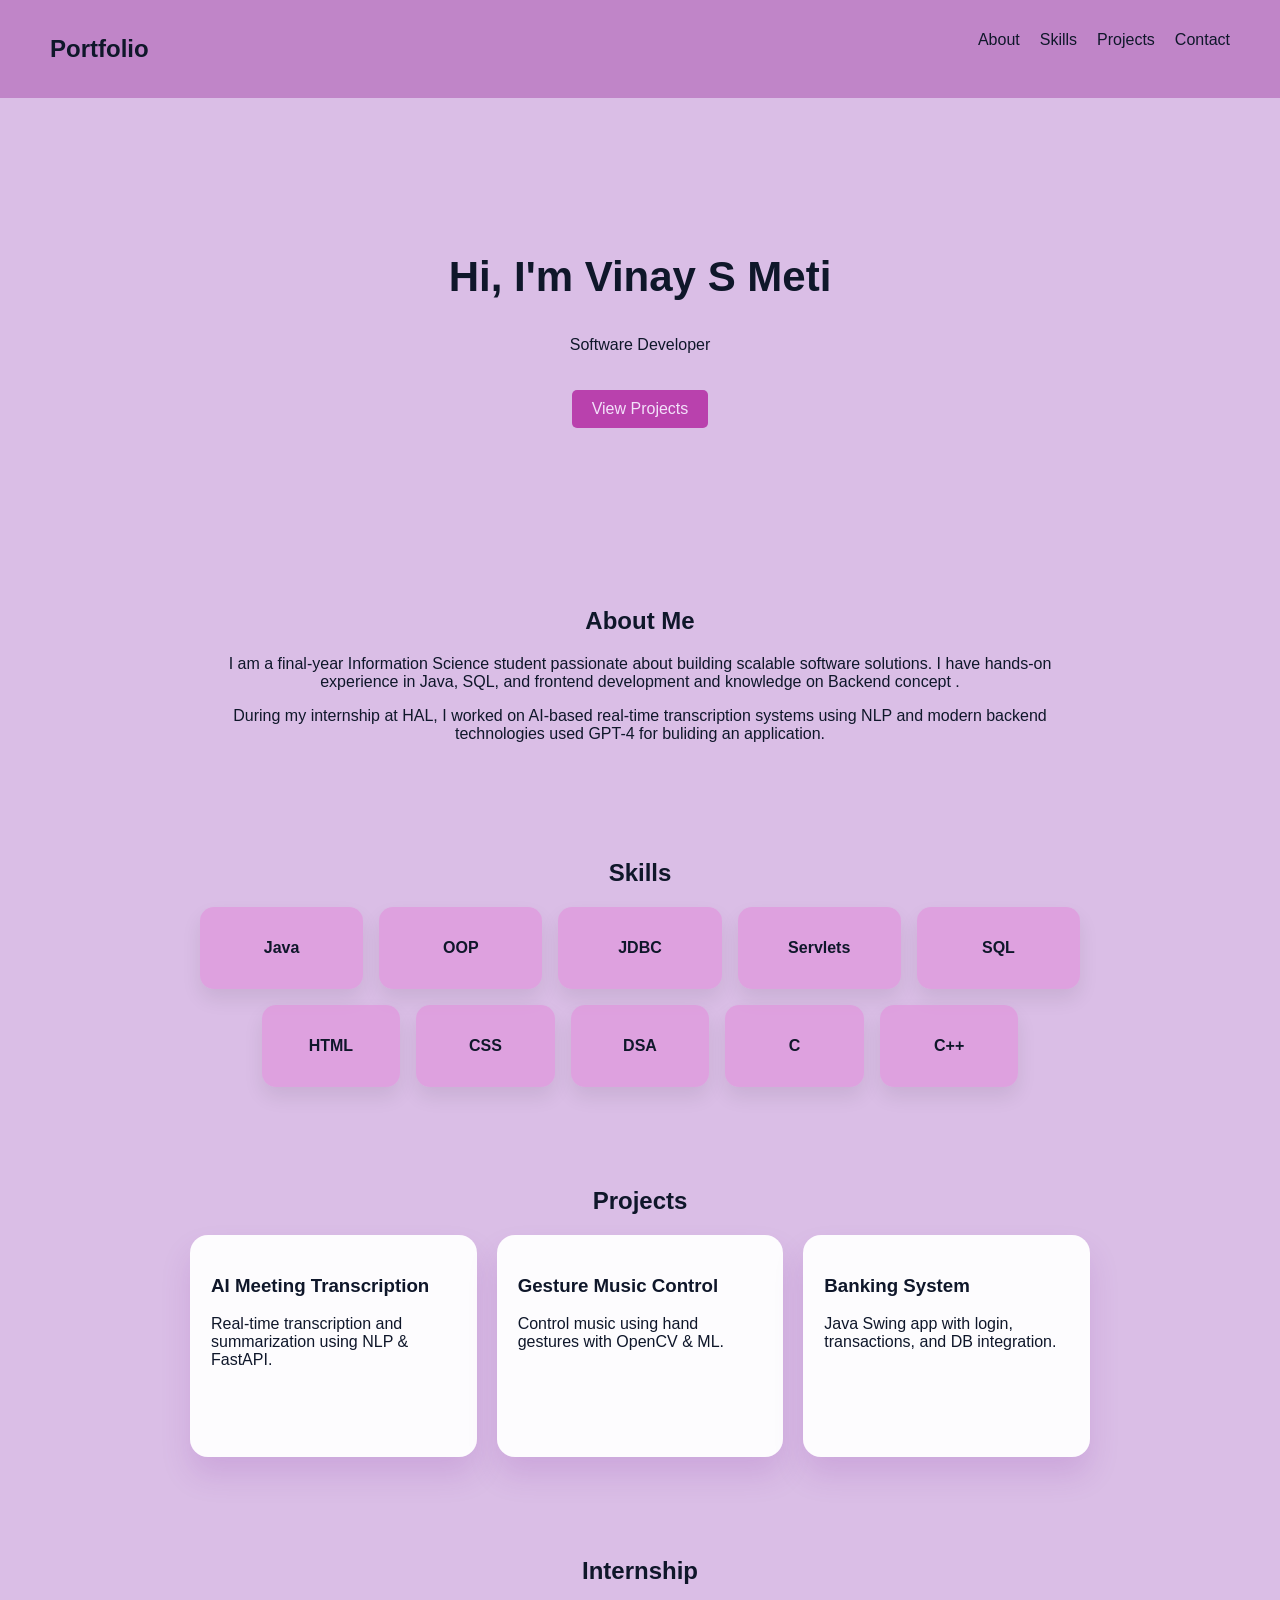
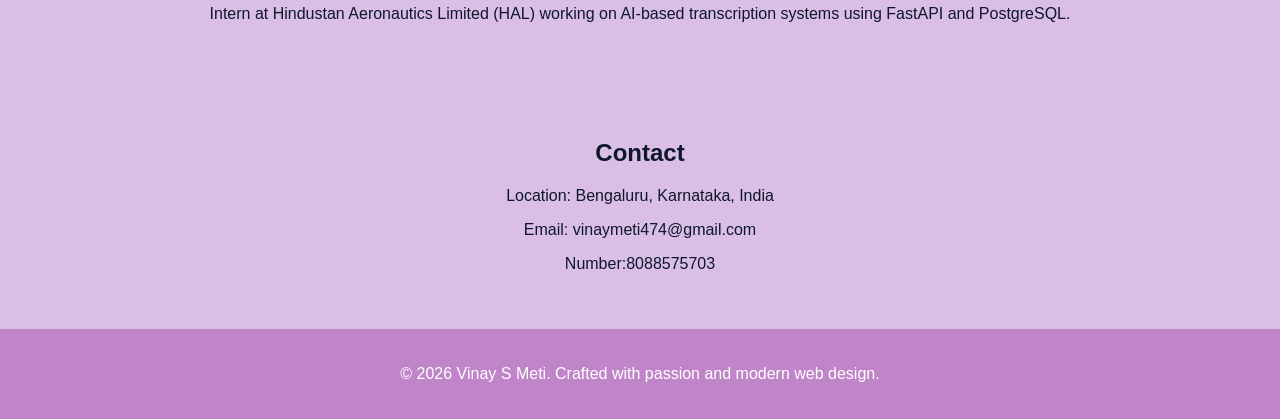
==== Portfolio/index.html @ 2abd88e8 "Add files via upload" ====
<!DOCTYPE html>
<html lang="en">
<head>
    <meta charset="UTF-8">
    <meta name="viewport" content="width=device-width, initial-scale=1.0">
    <title>Vinay Meti | Portfolio</title>
    <link rel="stylesheet" href="style.css">
</head>
<body>

<!-- NAVBAR -->
<nav>
    <h2>Portfolio</h2>
    <ul>
        <li><a href="#about">About</a></li>
        <li><a href="#skills">Skills</a></li>
        <li><a href="#projects">Projects</a></li>
        <li><a href="#contact">Contact</a></li>
        
    </ul>
</nav>

<!-- HERO -->
<section class="hero">
    <h1>Hi, I'm Vinay S Meti</h1>
    <p>  Software Developer</p>
    <a href="#projects" class="btn">View Projects</a>
</section>

<!-- ABOUT -->
<section id="about">
    <h2>About Me</h2>
    <p>
        I am a final-year Information Science student passionate about building
        scalable software solutions. I have hands-on experience in Java, SQL,
        and frontend development and knowledge on Backend concept .
    </p>
    <p>
        During my internship at HAL, I worked on AI-based real-time transcription
        systems using NLP and modern backend technologies used GPT-4 for buliding an application.
    </p>
</section>

<!-- SKILLS -->
<section id="skills">
    <h2>Skills</h2>
    <div class="skills">
        <div class="skills-row skills-row-top">
            <span>Java</span>     
            <span>OOP</span>
            <span>JDBC</span>
            <span>Servlets</span>
             <span>SQL</span> 
        </div>
        <div class="skills-row skills-row-bottom">
            <span>HTML</span>
            <span>CSS</span>
            <span>DSA</span>
             <span>C</span>
            <span>C++</span>
        </div>
    </div>
</section>

<!-- PROJECTS -->
<section id="projects">
    <h2>Projects</h2>

    <div class="projects-container">
        <div class="card">
            <h3>AI Meeting Transcription</h3>
            <p>Real-time transcription and summarization using NLP & FastAPI.</p>
        </div>

        <div class="card">
            <h3>Gesture Music Control</h3>
            <p>Control music using hand gestures with OpenCV & ML.</p>
        </div>

        <div class="card">
            <h3>Banking System</h3>
            <p>Java Swing app with login, transactions, and DB integration.</p>
        </div>
    </div>
</section>

<!-- INTERNSHIP -->
<section>
    <h2>Internship</h2>
    <p>
        Intern at Hindustan Aeronautics Limited (HAL) working on AI-based
        transcription systems using FastAPI and PostgreSQL.
    </p>
</section>

<!-- CONTACT -->
<section id="contact">
    <h2>Contact</h2>
    <p>Location: Bengaluru, Karnataka, India</p>
    <p>Email: vinaymeti474@gmail.com</p>
    <p>Number:8088575703</p>
</section>

<footer class="footer">
    <p>© 2026 Vinay S Meti. Crafted with passion and modern web design.</p>
    
</footer>
</body>
</html>
---- Portfolio/style.css ----
body {
    font-family: Arial, sans-serif;
    margin: 0;
    background:#dabee6;
    color:#0f172a;
}

/* Navbar */
nav {
    display: flex;
    justify-content: space-between;
    padding: 15px 50px;
    background: #85098750;
}

nav ul {
    display: flex;
    list-style: none;
    gap: 20px;
}

nav a {
    color: #0f172a;
    text-decoration: none;
    font-weight: 350;
}

/* Center all sections */
section {
    padding: 40px 20px;
    text-align: center;
    max-width: 900px;
    margin: auto;
}

/* Hero */
.hero {
    text-align: center;
    padding: 120px 20px;
}
.hero p {
    font-weight: 520;
}
.hero h1 {
    font-size: 42px;
}

.btn {
    display: inline-block;
    padding: 10px 20px;
    background: #b83baaf3;
    color: #f3e1fa;
    margin-top: 20px;
    text-decoration: none;
    border-radius: 5px;
}

/* Skills */
.skills {
    display: flex;
    flex-direction: column;
    gap: 16px;
    max-width: 900px;
    margin: 0 auto;
    padding: 0 10px;
}

.skills-row {
    display: flex;
    justify-content: space-between;
    align-items: center;
    gap: 16px;
    flex-wrap: wrap;
}

.skills-row-bottom {
    width: 86%;
    margin: 0 auto;
}

.skills span {
    background: hsla(304, 56%, 73%, 0.692);
    color: #0f172a;
    padding: 16px 20px;
    min-height: 50px;
    display: inline-flex;
    align-items: center;
    justify-content: center;
    border-radius: 14px;
    font-weight: 600;
    box-shadow: 0 10px 20px rgba(0, 0, 0, 0.08);
    flex: 1 1 0;
    text-align: center;
}

/* Projects Grid */
.projects-container {
    display: grid;
    grid-template-columns: repeat(3, minmax(0, 1fr));
    gap: 20px;
    align-items: stretch;
}

/* Card */
.card {
    background: rgba(255, 255, 255, 0.95);
    padding: 20px;
    border-radius: 18px;
    text-align: left;
    min-height: 180px;
    border: 1px solid transparent;
    box-shadow: 0 18px 30px rgba(128, 43, 164, 0.15);
    transition: transform 0.25s ease, background 0.25s ease, box-shadow 0.25s ease, border-color 0.25s ease;
}

.card:hover {
    background: hsla(304, 56%, 73%, 0.692);
    transform: translateY(-6px);
    box-shadow: 0 24px 45px rgba(124, 58, 237, 0.2);
    border-color: #c875f1;
}

/* Responsive (important) */
@media (max-width: 900px) {
    .projects-container {
        grid-template-columns: 1fr;
    }
}

/* Footer */
.footer {
    padding: 28px 20px;
    text-align: center;
    background: #85098750;
    color: #ffffff;
}

.footer p {
    margin: 8px 0;
}

.footer a {
    color: #ffffff;
    text-decoration: none;
    font-weight: 600;
}

.footer a:hover {
    text-decoration: underline;
}
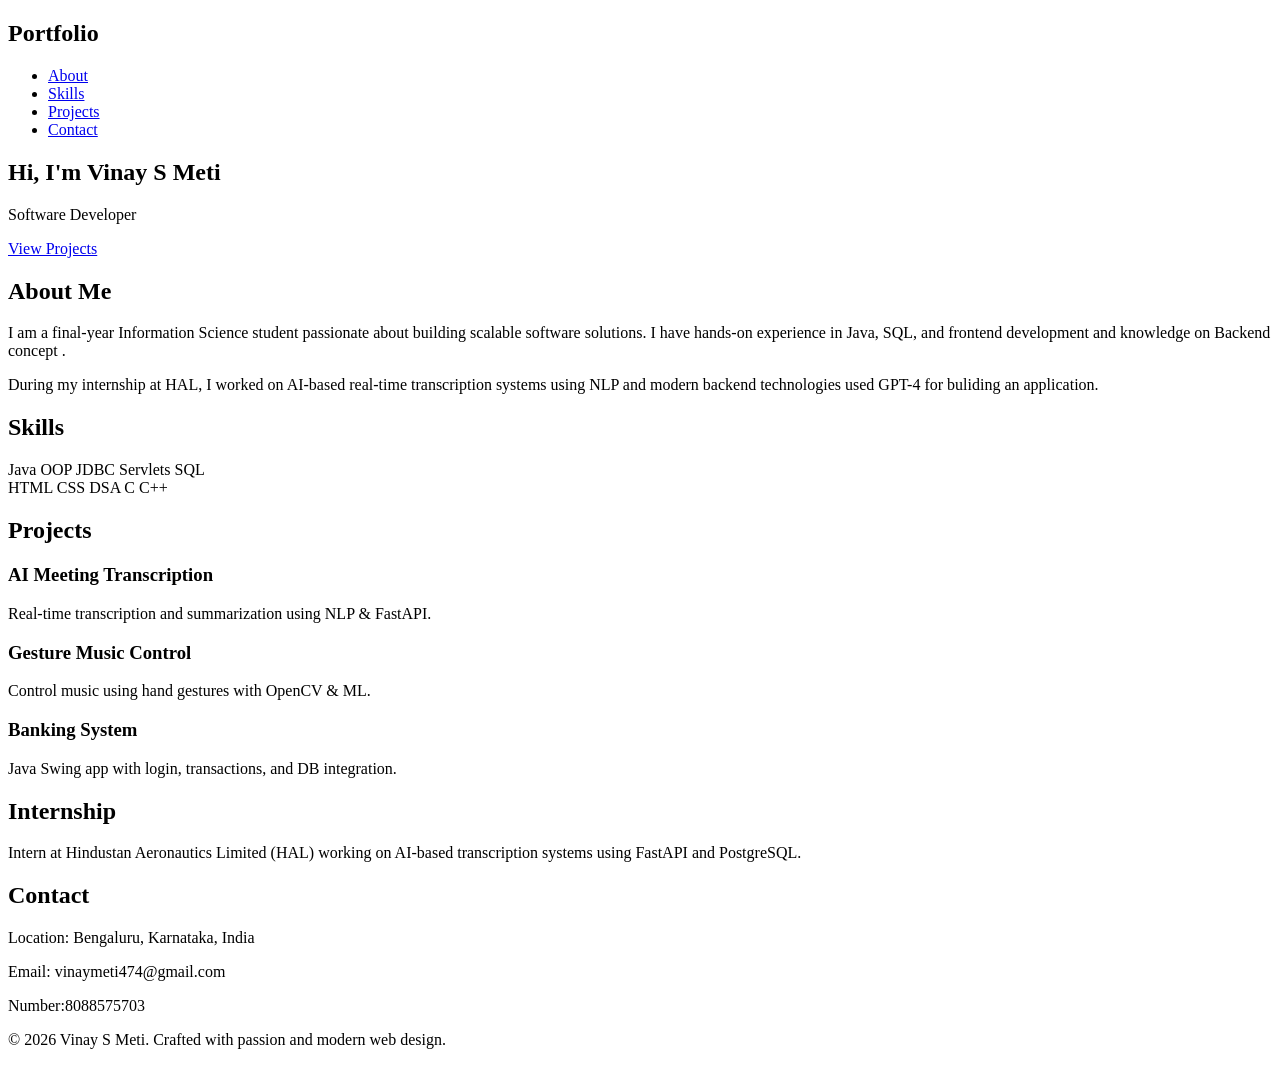
==== commit b4793bf0: "Fix HTML encoding issues in index.html" ====
--- a/Portfolio/index.html
+++ b/Portfolio/index.html
@@ -4,7 +4,7 @@
     <meta charset="UTF-8">
     <meta name="viewport" content="width=device-width, initial-scale=1.0">
     <title>Vinay Meti | Portfolio</title>
-    <link rel="stylesheet" href="style.css">
+    <link rel="stylesheet" href="Portfolio/style.css">
 </head>
 <body>
 
@@ -106,4 +106,4 @@
     
 </footer>
 </body>
-</html>+</html>
